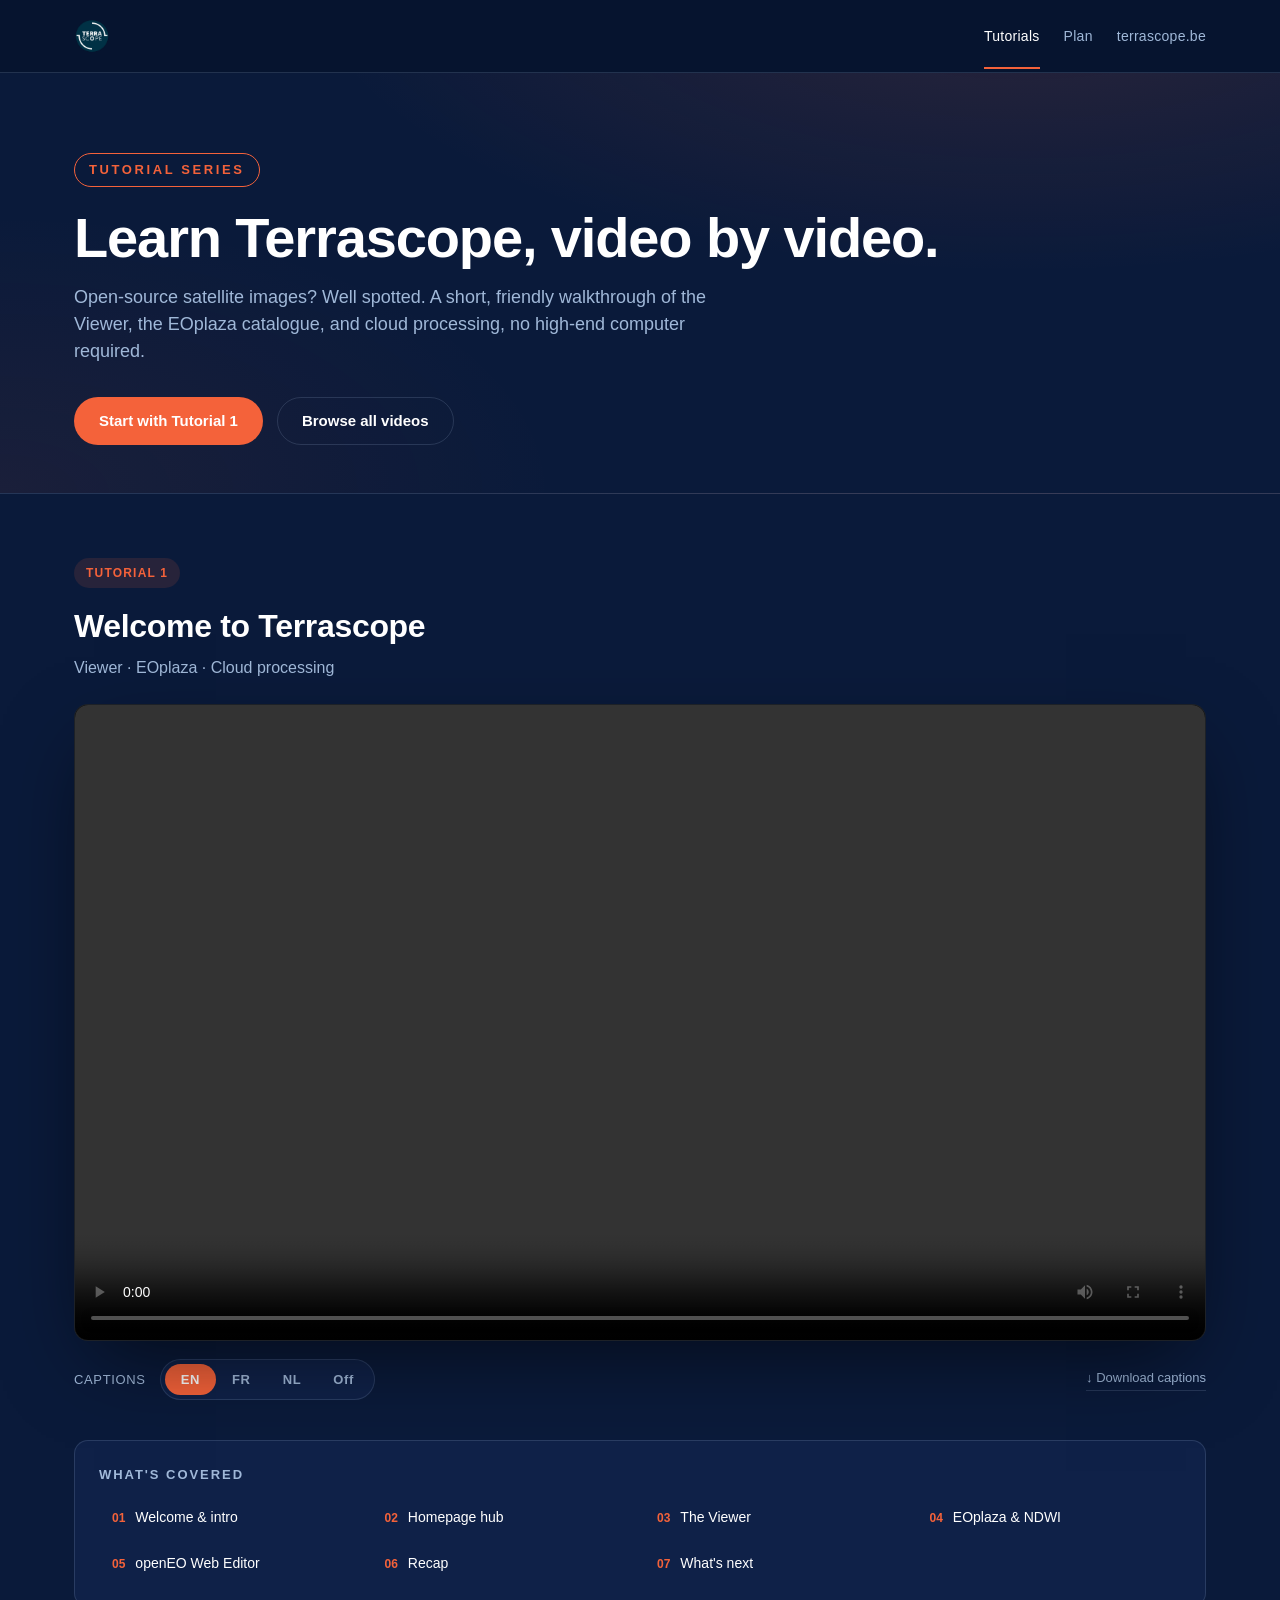
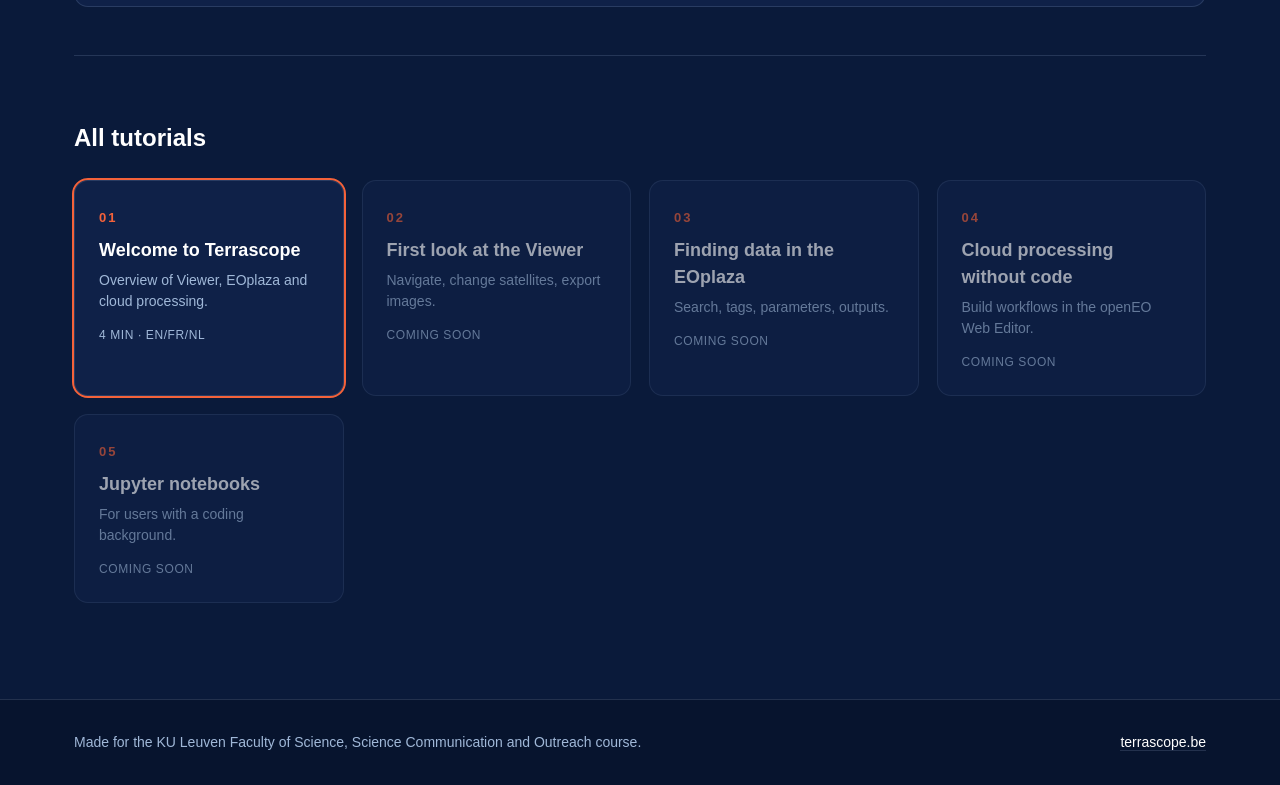
==== index.html @ c41ab232 "Initial site: Video 1, EN/FR/NL captions, communication plan, Docker + Railway deploy" ====
<!doctype html>
<html lang="en">
<head>
  <meta charset="utf-8" />
  <meta name="viewport" content="width=device-width, initial-scale=1" />
  <title>Terrascope Tutorials, Welcome to Terrascope</title>
  <meta name="description" content="Free Belgian platform for Earth observation. Tutorial series introducing the Viewer, EOplaza and openEO Web Editor." />
  <link rel="stylesheet" href="style.css" />
</head>
<body>
  <header class="site-header">
    <div class="container header-inner">
      <a class="brand" href="./">
        <img src="assets/logo.png" alt="Terrascope" />
      </a>
      <nav class="nav">
        <a href="#tutorials" class="nav-link is-current">Tutorials</a>
        <a href="plan.html" class="nav-link">Plan</a>
        <a href="https://terrascope.be/en" class="nav-link" target="_blank" rel="noopener">terrascope.be</a>
      </nav>
    </div>
  </header>

  <section class="hero">
    <div class="container hero-inner">
      <p class="eyebrow">Tutorial series</p>
      <h1>Learn Terrascope, video by video.</h1>
      <p class="lead">Open-source satellite images? Well spotted. A short, friendly walkthrough of the Viewer, the EOplaza catalogue, and cloud processing, no high-end computer required.</p>
      <div class="hero-cta">
        <a href="#tutorial-1" class="btn btn-primary">Start with Tutorial 1</a>
        <a href="#tutorials" class="btn btn-ghost">Browse all videos</a>
      </div>
    </div>
  </section>

  <main class="container">
    <section id="tutorial-1" class="player-block">
      <div class="player-meta">
        <span class="badge">Tutorial 1</span>
        <h2>Welcome to Terrascope</h2>
        <p class="player-subtitle">Viewer · EOplaza · Cloud processing</p>
      </div>

      <div class="video-wrapper">
        <video id="player" controls playsinline preload="metadata" poster="">
          <source src="videos/Video1_Welcome_to_Terrascope_v5.mp4" type="video/mp4" />
          <track id="track-en" kind="subtitles" srclang="en" label="English"  src="subtitles/Video1.en.vtt" default />
          <track id="track-fr" kind="subtitles" srclang="fr" label="Français" src="subtitles/Video1.fr.vtt" />
          <track id="track-nl" kind="subtitles" srclang="nl" label="Nederlands" src="subtitles/Video1.nl.vtt" />
          Your browser does not support the video tag.
        </video>
      </div>

      <div class="controls-row">
        <div class="caption-toggle">
          <span class="ctrl-label">Captions</span>
          <div class="lang-switch" role="tablist" aria-label="Caption language">
            <button class="lang-btn is-active" data-lang="en"  role="tab" aria-selected="true">EN</button>
            <button class="lang-btn"           data-lang="fr"  role="tab" aria-selected="false">FR</button>
            <button class="lang-btn"           data-lang="nl"  role="tab" aria-selected="false">NL</button>
            <button class="lang-btn"           data-lang="off" role="tab" aria-selected="false">Off</button>
          </div>
        </div>
        <a class="download-link" href="subtitles/Video1.en.vtt" download>↓ Download captions</a>
      </div>

      <div class="chapters">
        <h3>What's covered</h3>
        <ol>
          <li><button class="ch-btn" data-time="4">Welcome &amp; intro</button></li>
          <li><button class="ch-btn" data-time="39">Homepage hub</button></li>
          <li><button class="ch-btn" data-time="62">The Viewer</button></li>
          <li><button class="ch-btn" data-time="92">EOplaza &amp; NDWI</button></li>
          <li><button class="ch-btn" data-time="138">openEO Web Editor</button></li>
          <li><button class="ch-btn" data-time="180">Recap</button></li>
          <li><button class="ch-btn" data-time="225">What's next</button></li>
        </ol>
      </div>
    </section>

    <section id="tutorials" class="tutorial-grid">
      <h2 class="section-title">All tutorials</h2>
      <div class="cards">
        <a href="#tutorial-1" class="card card-active">
          <span class="card-num">01</span>
          <h3>Welcome to Terrascope</h3>
          <p>Overview of Viewer, EOplaza and cloud processing.</p>
          <span class="card-meta">4 min · EN/FR/NL</span>
        </a>
        <div class="card card-soon">
          <span class="card-num">02</span>
          <h3>First look at the Viewer</h3>
          <p>Navigate, change satellites, export images.</p>
          <span class="card-meta">Coming soon</span>
        </div>
        <div class="card card-soon">
          <span class="card-num">03</span>
          <h3>Finding data in the EOplaza</h3>
          <p>Search, tags, parameters, outputs.</p>
          <span class="card-meta">Coming soon</span>
        </div>
        <div class="card card-soon">
          <span class="card-num">04</span>
          <h3>Cloud processing without code</h3>
          <p>Build workflows in the openEO Web Editor.</p>
          <span class="card-meta">Coming soon</span>
        </div>
        <div class="card card-soon">
          <span class="card-num">05</span>
          <h3>Jupyter notebooks</h3>
          <p>For users with a coding background.</p>
          <span class="card-meta">Coming soon</span>
        </div>
      </div>
    </section>
  </main>

  <footer class="site-footer">
    <div class="container footer-inner">
      <p>Made for the KU&nbsp;Leuven Faculty of Science, Science Communication and Outreach course.</p>
      <p><a href="https://terrascope.be/en" target="_blank" rel="noopener">terrascope.be</a></p>
    </div>
  </footer>

  <script src="script.js"></script>
</body>
</html>
---- style.css ----
/* =============================================================
   Terrascope Tutorials , site styling
   Brand: navy bg #0a1a3a, orange accent #f4623a, white text.
   ============================================================= */

:root{
  --bg-navy:#0a1a3a;
  --bg-ink:#07142e;
  --bg-card:#0f2148;
  --accent:#f4623a;
  --accent-soft:#ff7d52;
  --text:#ffffff;
  --text-muted:#a0b8d8;
  --hairline:rgba(160,184,216,.18);
  --max-width:1180px;
  --radius:14px;
  --transition:200ms ease;
  --font-sans: "Inter", "Helvetica Neue", Helvetica, Arial, system-ui, sans-serif;
}

*{box-sizing:border-box;margin:0;padding:0}
html,body{background:var(--bg-navy);color:var(--text);font-family:var(--font-sans);line-height:1.5;-webkit-font-smoothing:antialiased}
body{min-height:100vh;display:flex;flex-direction:column}
a{color:inherit;text-decoration:none}
img{max-width:100%;display:block}

.container{width:100%;max-width:var(--max-width);margin:0 auto;padding:0 24px}

/* Header */
.site-header{
  position:sticky;top:0;z-index:50;
  background:rgba(7,20,46,.85);
  backdrop-filter:blur(10px);
  border-bottom:1px solid var(--hairline);
}
.header-inner{display:flex;align-items:center;justify-content:space-between;height:72px}
.brand img{height:36px;width:auto}
.nav{display:flex;gap:24px}
.nav-link{color:var(--text-muted);font-size:14px;font-weight:500;letter-spacing:.02em;transition:color var(--transition)}
.nav-link:hover{color:var(--text)}

/* Hero */
.hero{
  padding:80px 0 48px;
  background:radial-gradient(1200px 500px at 80% -100px, rgba(244,98,58,.15), transparent 60%),
             radial-gradient(800px 400px at 0% 100%, rgba(244,98,58,.07), transparent 70%);
  border-bottom:1px solid var(--hairline);
}
.eyebrow{
  display:inline-block;color:var(--accent);font-weight:600;font-size:13px;letter-spacing:.2em;text-transform:uppercase;
  padding:6px 14px;border:1px solid var(--accent);border-radius:99px;margin-bottom:20px;
}
.hero h1{font-size:clamp(36px,5vw,56px);line-height:1.1;letter-spacing:-.02em;font-weight:700;margin-bottom:16px}
.lead{color:var(--text-muted);font-size:18px;max-width:680px;margin-bottom:32px}
.hero-cta{display:flex;gap:14px;flex-wrap:wrap}

.btn{
  display:inline-flex;align-items:center;justify-content:center;
  height:48px;padding:0 24px;border-radius:99px;font-weight:600;font-size:15px;
  transition:transform var(--transition),background var(--transition),color var(--transition);
  border:1px solid transparent;cursor:pointer;
}
.btn-primary{background:var(--accent);color:#fff}
.btn-primary:hover{background:var(--accent-soft);transform:translateY(-1px)}
.btn-ghost{background:transparent;color:var(--text);border-color:var(--hairline)}
.btn-ghost:hover{border-color:var(--text)}

/* Player block */
.player-block{padding:64px 0 48px}
.player-meta{margin-bottom:24px}
.badge{
  display:inline-block;background:rgba(244,98,58,.12);color:var(--accent);
  padding:6px 12px;border-radius:99px;font-size:12px;font-weight:600;letter-spacing:.1em;text-transform:uppercase;margin-bottom:14px;
}
.player-meta h2{font-size:32px;font-weight:700;letter-spacing:-.01em}
.player-subtitle{color:var(--text-muted);margin-top:6px}

.video-wrapper{
  position:relative;background:#000;border-radius:var(--radius);overflow:hidden;
  box-shadow:0 30px 80px -20px rgba(0,0,0,.6);
  border:1px solid var(--hairline);
  aspect-ratio:16/9;
}
.video-wrapper video{width:100%;height:100%;display:block;background:#000}

/* CC styling , applied via ::cue */
video::cue{
  background:rgba(7,20,46,.85);
  color:#fff;
  font-family:var(--font-sans);
  font-size:18px;
  line-height:1.4;
  padding:6px 10px;
}

/* Controls row under player */
.controls-row{
  display:flex;align-items:center;justify-content:space-between;
  margin-top:18px;flex-wrap:wrap;gap:16px;
}
.caption-toggle{display:flex;align-items:center;gap:14px}
.ctrl-label{color:var(--text-muted);font-size:13px;letter-spacing:.05em;text-transform:uppercase}
.lang-switch{
  display:inline-flex;background:var(--bg-card);
  border:1px solid var(--hairline);border-radius:99px;padding:4px;
}
.lang-btn{
  appearance:none;background:transparent;color:var(--text-muted);border:0;
  font-family:inherit;font-weight:600;font-size:13px;letter-spacing:.05em;
  padding:8px 16px;border-radius:99px;cursor:pointer;transition:color var(--transition),background var(--transition);
}
.lang-btn:hover{color:var(--text)}
.lang-btn.is-active{background:var(--accent);color:#fff}
.download-link{color:var(--text-muted);font-size:13px;font-weight:500;border-bottom:1px solid var(--hairline);padding-bottom:2px}
.download-link:hover{color:var(--text);border-color:var(--text)}

/* Chapters */
.chapters{margin-top:40px;padding:24px;background:var(--bg-card);border:1px solid var(--hairline);border-radius:var(--radius)}
.chapters h3{font-size:13px;letter-spacing:.15em;text-transform:uppercase;color:var(--text-muted);margin-bottom:14px;font-weight:600}
.chapters ol{list-style:none;display:grid;grid-template-columns:repeat(auto-fill,minmax(220px,1fr));gap:8px;counter-reset:ch}
.chapters li{counter-increment:ch}
.ch-btn{
  width:100%;text-align:left;background:transparent;color:var(--text);
  font-family:inherit;font-size:14px;border:1px solid transparent;border-radius:8px;
  padding:10px 12px;cursor:pointer;transition:background var(--transition),border-color var(--transition);
  display:flex;gap:10px;align-items:baseline;
}
.ch-btn::before{content:counter(ch,decimal-leading-zero);color:var(--accent);font-weight:600;font-size:12px}
.ch-btn:hover{background:rgba(244,98,58,.08);border-color:rgba(244,98,58,.3)}

/* Tutorial grid */
.tutorial-grid{padding:64px 0 96px;border-top:1px solid var(--hairline)}
.section-title{font-size:24px;font-weight:700;margin-bottom:24px}
.cards{display:grid;grid-template-columns:repeat(auto-fill,minmax(260px,1fr));gap:18px}
.card{
  display:block;padding:24px;background:var(--bg-card);border:1px solid var(--hairline);
  border-radius:var(--radius);transition:transform var(--transition),border-color var(--transition);position:relative;overflow:hidden;
}
.card:hover{transform:translateY(-3px);border-color:var(--accent)}
.card-num{
  font-size:13px;color:var(--accent);font-weight:600;letter-spacing:.15em;
}
.card h3{font-size:18px;margin:8px 0 6px;font-weight:600}
.card p{color:var(--text-muted);font-size:14px;line-height:1.5}
.card-meta{display:block;margin-top:14px;color:var(--text-muted);font-size:12px;letter-spacing:.05em;text-transform:uppercase}
.card-active{outline:2px solid var(--accent);outline-offset:0}
.card-soon{opacity:.6;cursor:not-allowed}
.card-soon:hover{transform:none;border-color:var(--hairline)}

/* Footer */
.site-footer{margin-top:auto;background:var(--bg-ink);border-top:1px solid var(--hairline);padding:32px 0}
.footer-inner{display:flex;justify-content:space-between;flex-wrap:wrap;gap:8px;color:var(--text-muted);font-size:14px}
.footer-inner a{color:var(--text);border-bottom:1px solid var(--hairline)}
.footer-inner a:hover{border-color:var(--text)}

/* Active nav link */
.nav-link.is-current{color:var(--text);position:relative}
.nav-link.is-current::after{content:"";position:absolute;left:0;right:0;bottom:-22px;height:2px;background:var(--accent)}

/* Plan page */
.hero-tight{padding:64px 0 40px}
.authors{color:var(--text);font-size:16px;font-weight:500;margin-top:8px}
.authors-date{color:var(--text-muted);font-size:13px;letter-spacing:.05em;text-transform:uppercase;margin-top:4px}

.plan-main{padding:48px 0 96px}
.plan-doc{max-width:820px;margin:0 auto;display:flex;flex-direction:column;gap:48px}
.plan-section{padding:32px;background:var(--bg-card);border:1px solid var(--hairline);border-radius:var(--radius)}
.plan-section h2{
  font-size:22px;font-weight:700;letter-spacing:-.005em;margin-bottom:16px;
  padding-bottom:14px;border-bottom:1px solid var(--hairline);
  position:relative;
}
.plan-section h2::before{content:"";position:absolute;left:0;bottom:-1px;width:60px;height:2px;background:var(--accent)}
.plan-section h3{font-size:15px;font-weight:600;color:var(--text);letter-spacing:.02em;margin:22px 0 10px}
.plan-section p{color:var(--text-muted);margin-bottom:12px}
.plan-section ul,.plan-section ol{padding-left:22px;color:var(--text-muted);margin-bottom:12px}
.plan-section li{margin-bottom:6px;line-height:1.6}
.plan-section li ol{margin-top:6px;margin-bottom:0}
.plan-section strong{color:var(--text);font-weight:600}
.plan-note{font-style:italic;color:var(--text-muted);font-size:14px;border-left:3px solid var(--accent);padding-left:14px;margin-top:14px}

.plan-table{overflow-x:auto;margin-top:8px;border:1px solid var(--hairline);border-radius:10px}
.plan-table table{width:100%;border-collapse:collapse;font-size:14px;background:var(--bg-ink)}
.plan-table th,.plan-table td{padding:12px 14px;text-align:left;border-bottom:1px solid var(--hairline);vertical-align:top}
.plan-table th{font-size:12px;letter-spacing:.1em;text-transform:uppercase;color:var(--accent);font-weight:600;background:rgba(244,98,58,.06)}
.plan-table tbody tr:last-child td{border-bottom:0}
.plan-table tbody tr:hover{background:rgba(244,98,58,.04)}
.plan-table td:first-child{color:var(--accent);font-weight:600;width:40px}

/* Mobile */
@media (max-width:640px){
  .hero{padding:56px 0 32px}
  .hero h1{font-size:32px}
  .lead{font-size:16px}
  .player-block{padding:40px 0 32px}
  .player-meta h2{font-size:24px}
  video::cue{font-size:15px}
  .header-inner{height:60px}
  .brand img{height:28px}
  .nav{gap:16px}
}
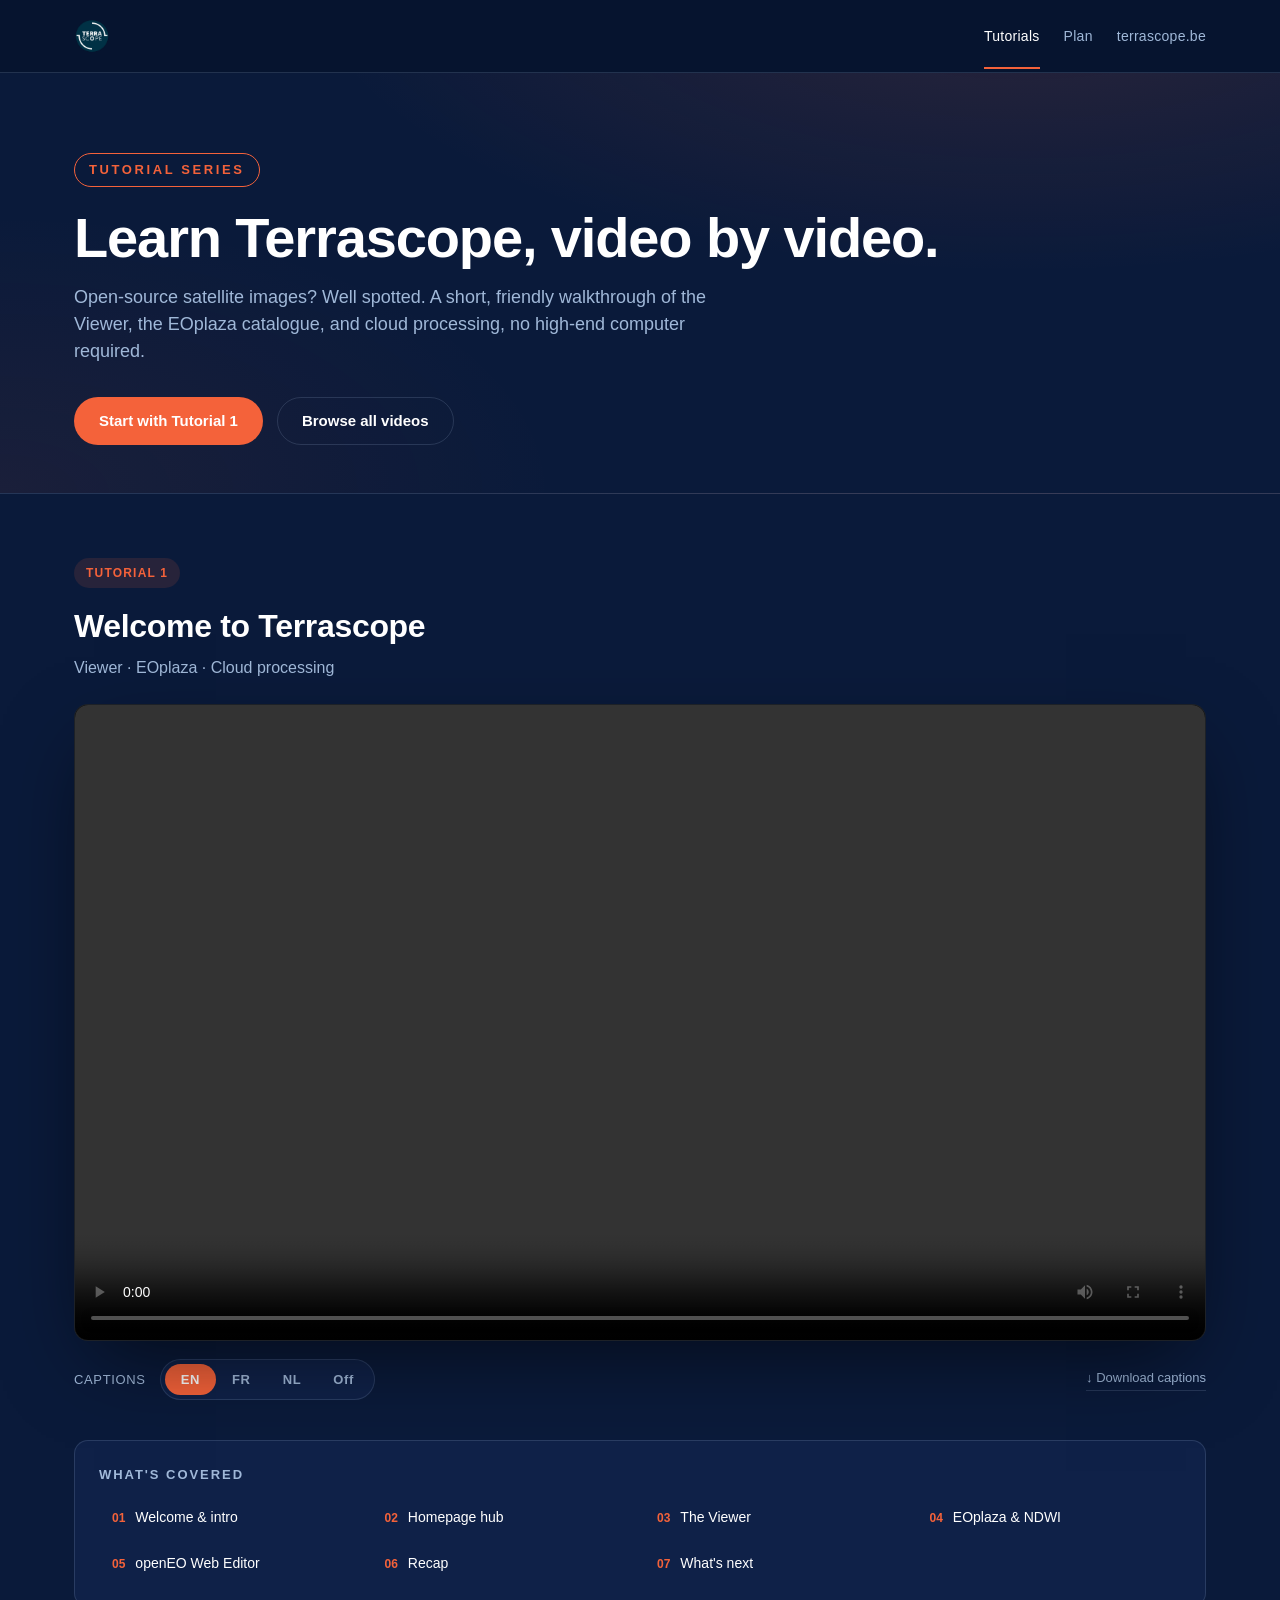
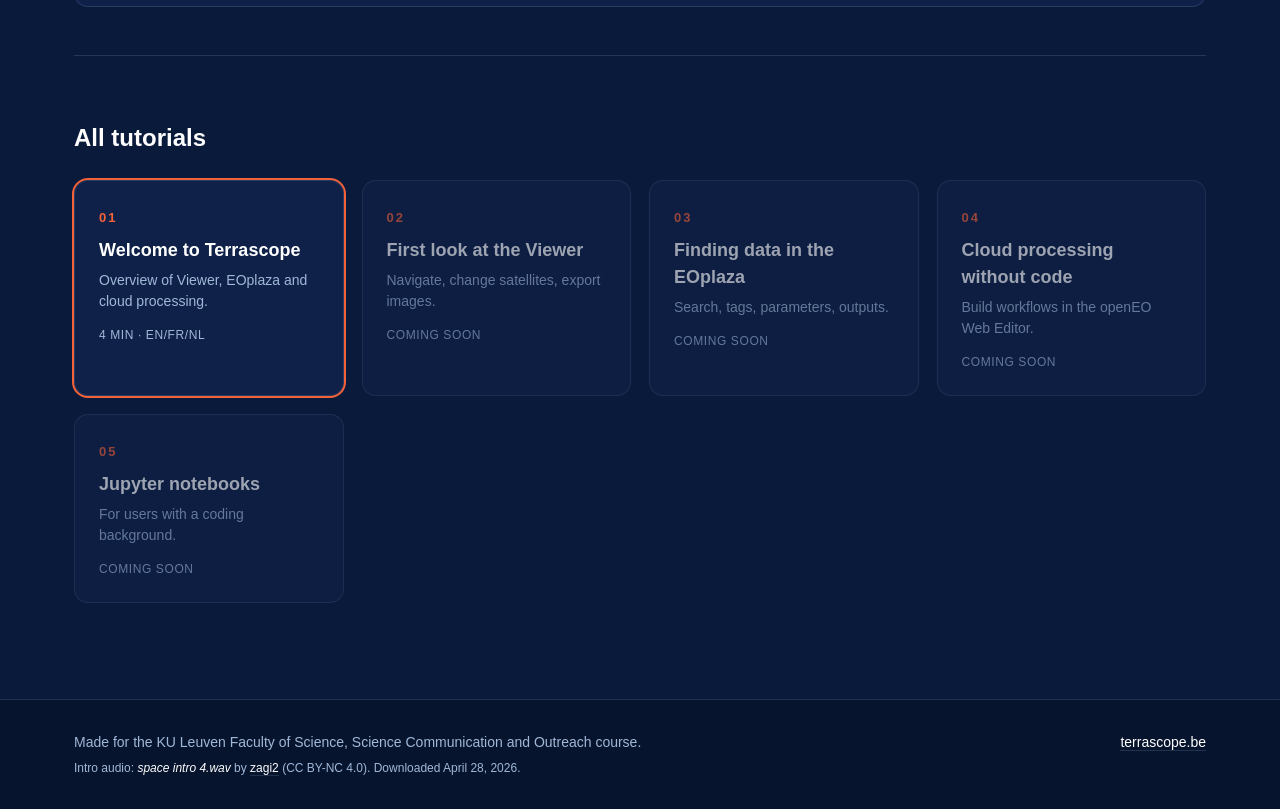
==== commit 5169dec3: "Add intro audio attribution (zagi2 / space intro 4.wav, CC BY-NC 4.0)" ====
--- a/index.html
+++ b/index.html
@@ -117,7 +117,10 @@
 
   <footer class="site-footer">
     <div class="container footer-inner">
-      <p>Made for the KU&nbsp;Leuven Faculty of Science, Science Communication and Outreach course.</p>
+      <div>
+        <p>Made for the KU&nbsp;Leuven Faculty of Science, Science Communication and Outreach course.</p>
+        <p class="attribution">Intro audio: <em>space intro 4.wav</em> by <a href="https://freesound.org/people/zagi2/" target="_blank" rel="noopener">zagi2</a> (CC&nbsp;BY-NC&nbsp;4.0). Downloaded April&nbsp;28,&nbsp;2026.</p>
+      </div>
       <p><a href="https://terrascope.be/en" target="_blank" rel="noopener">terrascope.be</a></p>
     </div>
   </footer>
--- a/style.css
+++ b/style.css
@@ -152,6 +152,11 @@
 .footer-inner{display:flex;justify-content:space-between;flex-wrap:wrap;gap:8px;color:var(--text-muted);font-size:14px}
 .footer-inner a{color:var(--text);border-bottom:1px solid var(--hairline)}
 .footer-inner a:hover{border-color:var(--text)}
+.footer-inner > div{display:flex;flex-direction:column;gap:6px}
+.attribution{color:var(--text-muted);font-size:12px;line-height:1.5}
+.attribution em{font-style:italic;color:var(--text)}
+.attribution a{border-bottom:1px solid var(--hairline)}
+.attribution a:hover{border-color:var(--text);color:var(--text)}
 
 /* Active nav link */
 .nav-link.is-current{color:var(--text);position:relative}
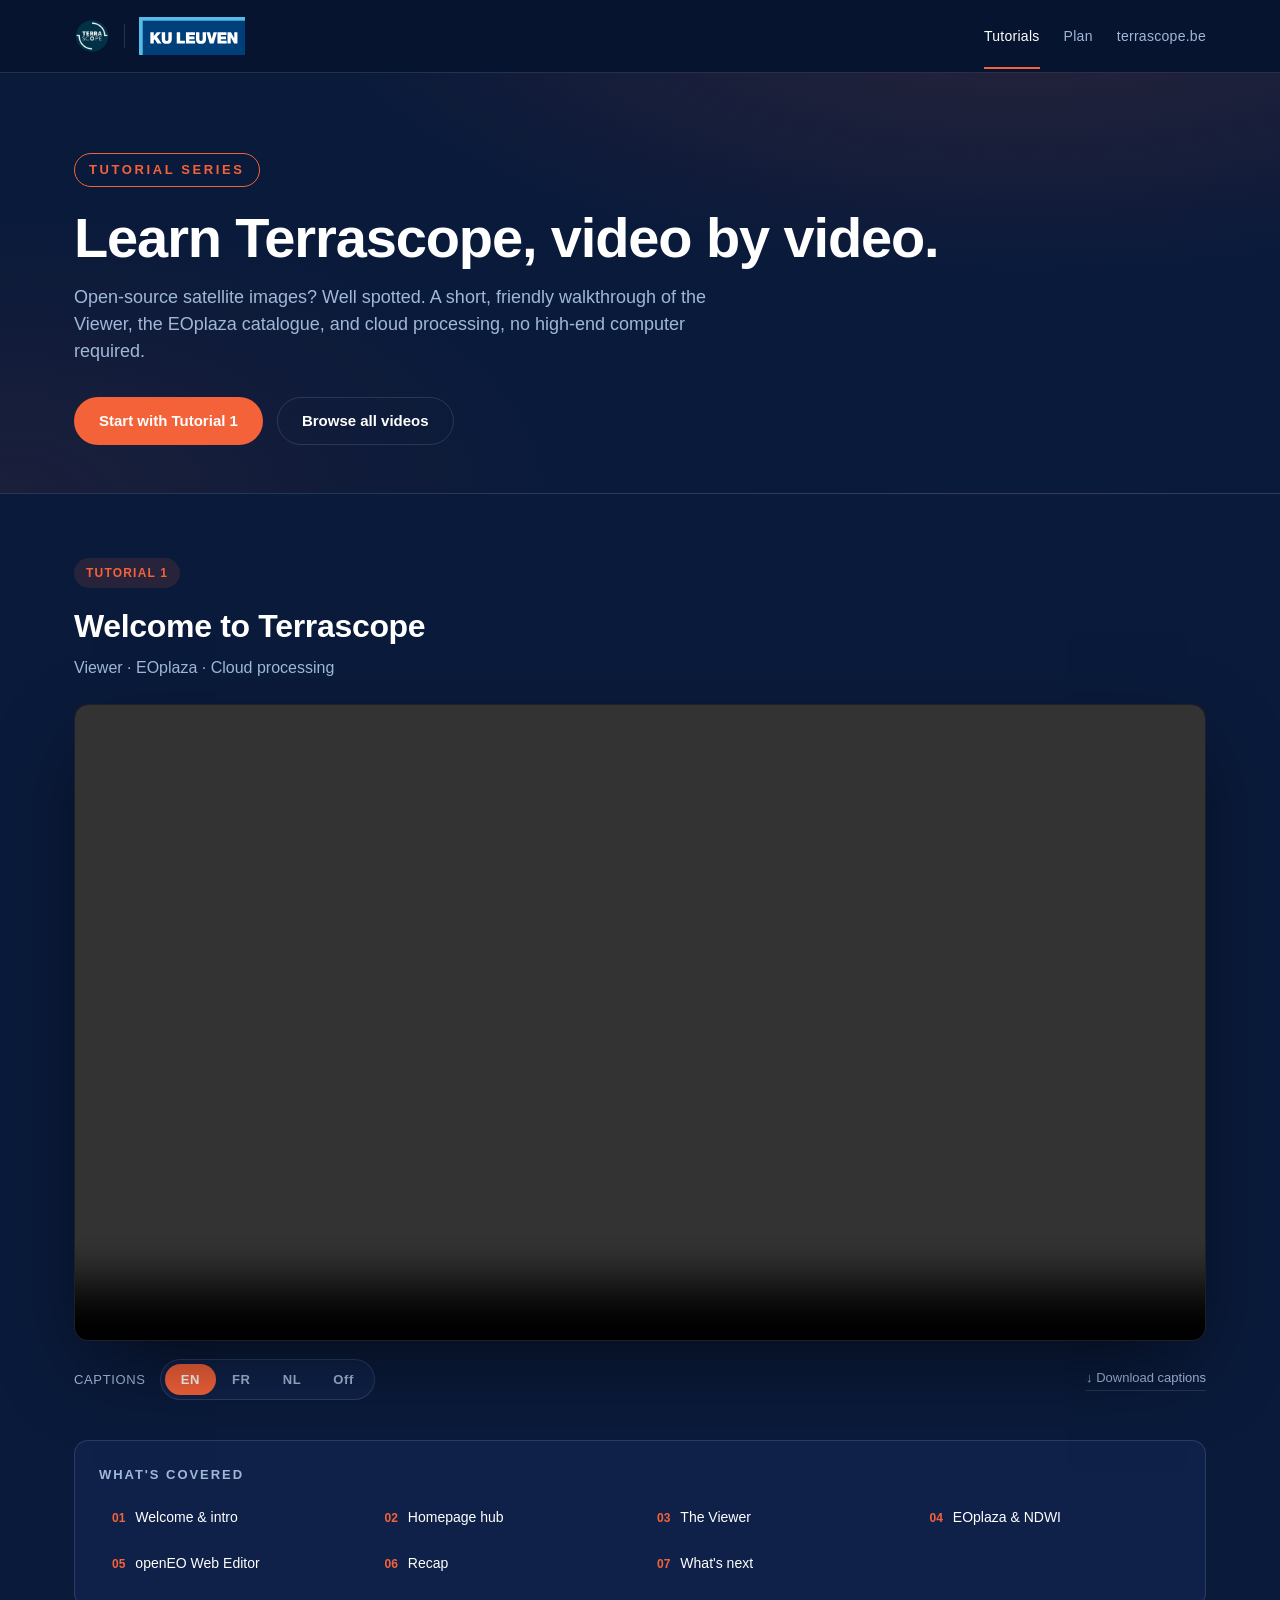
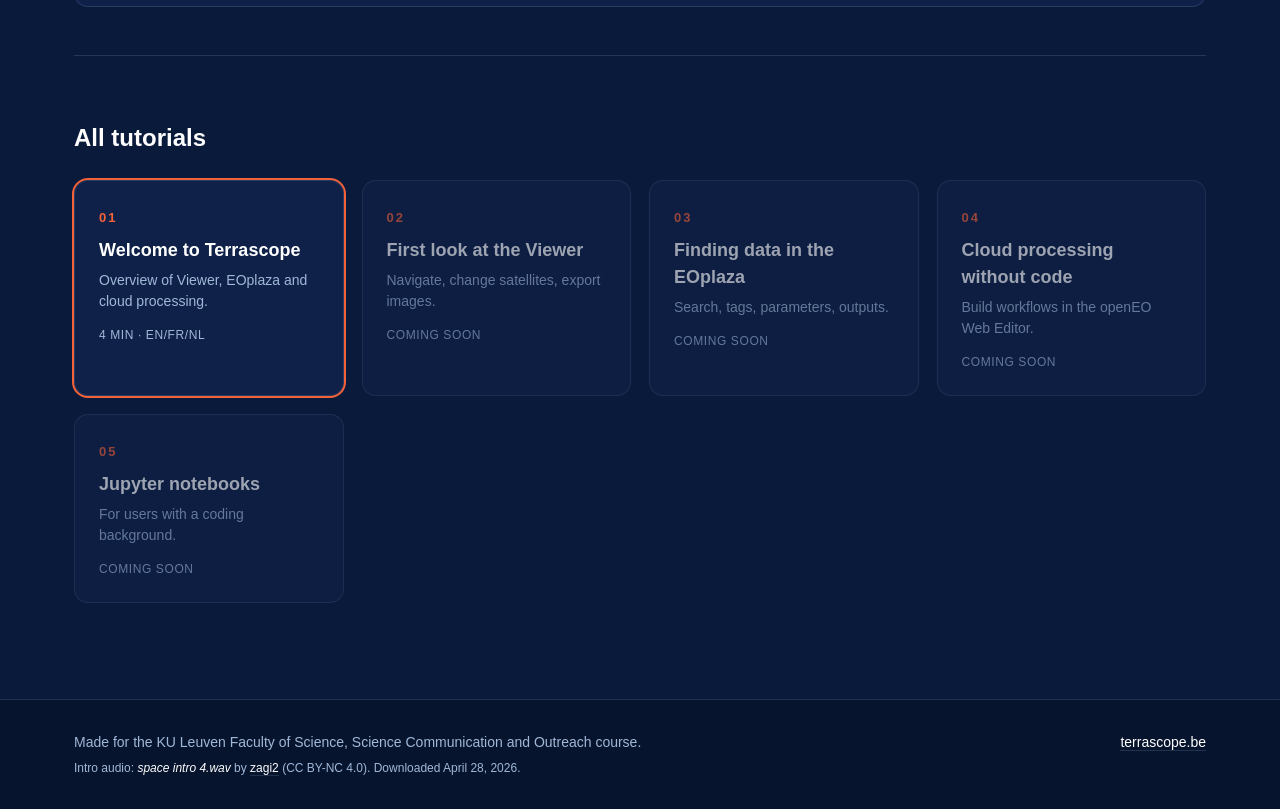
==== commit 27c2e798: "Add KU Leuven logo next to Terrascope in site header" ====
--- a/index.html
+++ b/index.html
@@ -11,7 +11,9 @@
   <header class="site-header">
     <div class="container header-inner">
       <a class="brand" href="./">
-        <img src="assets/logo.png" alt="Terrascope" />
+        <img src="assets/logo.png" alt="Terrascope" class="brand-logo" />
+        <span class="brand-divider" aria-hidden="true"></span>
+        <img src="assets/kuleuven-logo.svg" alt="KU Leuven" class="brand-logo brand-logo-kul" />
       </a>
       <nav class="nav">
         <a href="#tutorials" class="nav-link is-current">Tutorials</a>
--- a/style.css
+++ b/style.css
@@ -34,7 +34,10 @@
   border-bottom:1px solid var(--hairline);
 }
 .header-inner{display:flex;align-items:center;justify-content:space-between;height:72px}
-.brand img{height:36px;width:auto}
+.brand{display:inline-flex;align-items:center;gap:14px}
+.brand-logo{height:36px;width:auto;display:block}
+.brand-logo-kul{height:38px}
+.brand-divider{display:inline-block;width:1px;height:24px;background:var(--hairline)}
 .nav{display:flex;gap:24px}
 .nav-link{color:var(--text-muted);font-size:14px;font-weight:500;letter-spacing:.02em;transition:color var(--transition)}
 .nav-link:hover{color:var(--text)}
@@ -201,6 +204,9 @@
   .player-meta h2{font-size:24px}
   video::cue{font-size:15px}
   .header-inner{height:60px}
-  .brand img{height:28px}
+  .brand{gap:10px}
+  .brand-logo{height:26px}
+  .brand-logo-kul{height:28px}
+  .brand-divider{height:18px}
   .nav{gap:16px}
 }
